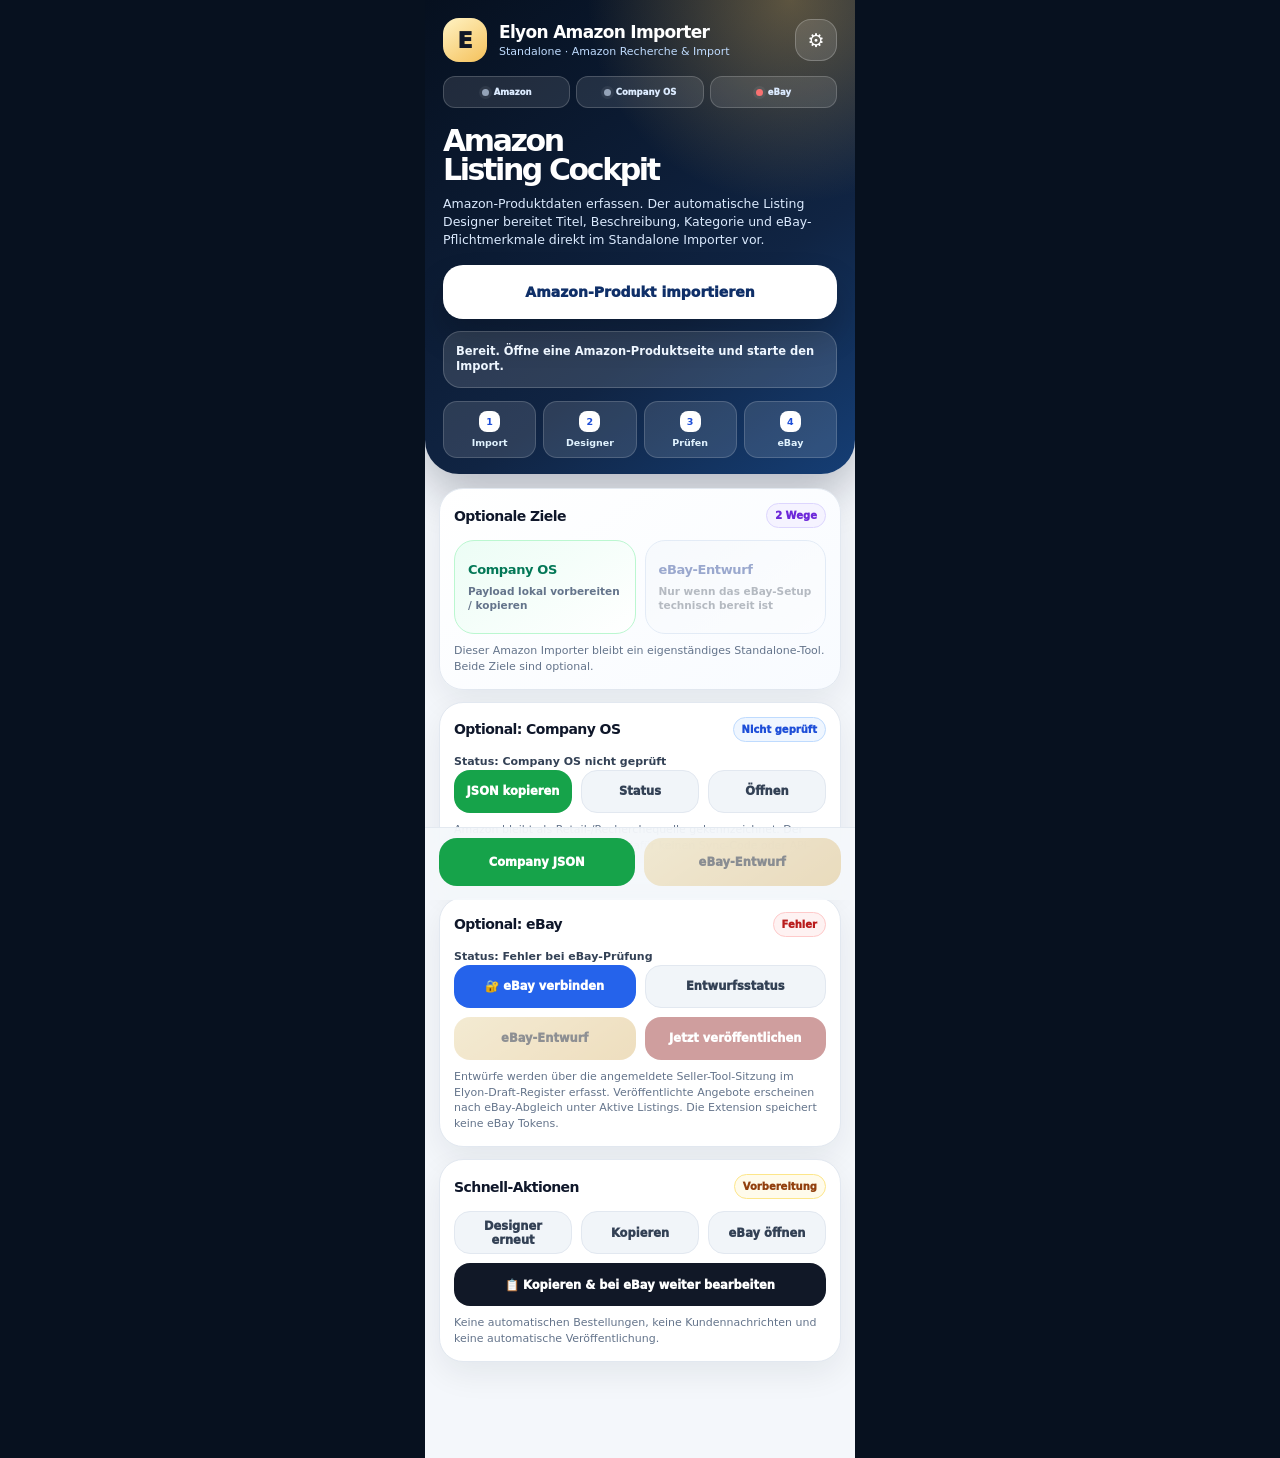
==== popup.html @ 02473770 "Import Amazon Importer v1.1.9 (popup.html)" ====
<!doctype html>
<html lang="de">
<head>
<meta charset="utf-8" />
<meta name="viewport" content="width=device-width, initial-scale=1" />
<title>Elyon Amazon Importer</title>
<link rel="stylesheet" href="style.css" />
</head>
<body>
<main class="shell">
  <section class="hero">
    <div class="topbar">
      <div class="brand"><div class="logo">E</div><div><h1>Elyon Amazon Importer</h1><p class="subtitle">Standalone · Amazon Recherche & Import</p></div></div>
      <button id="openSettings" class="gear" title="Einstellungen">⚙</button>
    </div>

    <div class="integrationBar" aria-label="Integrationsstatus">
      <button id="amazonStatusMini" class="integrationMini neutral" type="button" title="Amazon Status"><span></span>Amazon</button>
      <button id="companyStatusMini" class="integrationMini neutral" type="button" title="Company OS Status"><span></span>Company OS</button>
      <button id="ebayStatusMini" class="integrationMini neutral" type="button" title="eBay Status"><span></span>eBay</button>
    </div>

    <div class="headline">
      <h2>Amazon<br>Listing Cockpit</h2>
      <p>Amazon-Produktdaten erfassen. Der automatische Listing Designer bereitet Titel, Beschreibung, Kategorie und eBay-Pflichtmerkmale direkt im Standalone Importer vor.</p>
      <button id="loadProduct" class="primary">Amazon-Produkt importieren</button>
      <div id="status" class="status">Bereit. Öffne eine Amazon-Produktseite und starte den Import.</div>
      <div class="flow"><div><b>1</b>Import</div><div><b>2</b>Designer</div><div><b>3</b>Prüfen</div><div><b>4</b>eBay</div></div>
    </div>
  </section>

  <section class="content">
    <section class="card targetCard">
      <div class="head"><h3>Optionale Ziele</h3><span class="chip violet">2 Wege</span></div>
      <div class="targetGrid">
        <button id="sendCompanyOsMain" class="targetButton company" type="button">
          <strong>Company OS</strong>
          <span>Payload lokal vorbereiten / kopieren</span>
        </button>
        <button id="prepareDraftMain" class="targetButton ebay" type="button">
          <strong>eBay-Entwurf</strong>
          <span>Nur wenn das eBay-Setup technisch bereit ist</span>
        </button>
      </div>
      <p class="small">Dieser Amazon Importer bleibt ein eigenständiges Standalone-Tool. Beide Ziele sind optional.</p>
    </section>

    <section class="card">
      <div class="head"><h3>Optional: Company OS</h3><span id="companyChip" class="chip">Nicht geprüft</span></div>
      <p id="companyText" class="small strong">Status: Company OS nicht geprüft</p>
      <div class="btnrow three">
        <button id="sendCompanyOs" class="btn green">JSON kopieren</button>
        <button id="checkCompanyStatus" class="btn soft">Status</button>
        <button id="openCompanyOs" class="btn soft">Öffnen</button>
      </div>
      <p class="small">Amazon bleibt als Retail-/Recherchequelle gekennzeichnet. Der Standalone-Importer speichert dafür keinen Sync-Code oder API-Schlüssel.</p>
    </section>

    <section class="card">
      <div class="head"><h3>Optional: eBay</h3><span id="ebayChip" class="chip">Nicht geprüft</span></div>
      <p id="ebayText" class="small strong">Status: eBay nicht geprüft</p>
      <div class="btnrow">
        <button id="connectEbay" class="btn blue">🔐 eBay verbinden</button>
        <button id="checkEbayStatus" class="btn soft">Entwurfsstatus</button>
      </div>
      <div class="btnrow actionRow">
        <button id="prepareDraftEbay" class="btn gold">eBay-Entwurf</button>
        <button id="publishEbay" class="btn red">Jetzt veröffentlichen</button>
      </div>
      <p class="small">Entwürfe werden über die angemeldete Seller-Tool-Sitzung im Elyon-Draft-Register erfasst. Veröffentlichte Angebote erscheinen nach eBay-Abgleich unter Aktive Listings. Die Extension speichert keine eBay Tokens.</p>
    </section>

    <section class="card">
      <div class="head"><h3>Schnell-Aktionen</h3><span class="chip gold">Vorbereitung</span></div>
      <div class="btnrow three">
        <button id="localOptimize" class="btn soft">Designer erneut</button>
        <button id="copyListing" class="btn soft">Kopieren</button>
        <button id="openEbay" class="btn soft">eBay öffnen</button>
      </div>
      <button id="copyOpenEbay" class="btn dark full">📋 Kopieren & bei eBay weiter bearbeiten</button>
      <p class="small">Keine automatischen Bestellungen, keine Kundennachrichten und keine automatische Veröffentlichung.</p>
    </section>


    <section id="designerCard" class="card hidden">
      <div class="head"><h3>Automatischer Listing Designer</h3><span id="designerChip" class="chip gold">Wartet</span></div>
      <div id="designerSteps" class="designerSteps">
        <div class="designerStep neutral" data-step="facts"><span>1</span><div><strong>Produktdaten strukturieren</strong><small>Amazon-Fakten, Varianten und technische Details</small></div></div>
        <div class="designerStep neutral" data-step="copy"><span>2</span><div><strong>Listing-Entwurf</strong><small>Titel und Beschreibung als Arbeitsentwurf erzeugen</small></div></div>
        <div class="designerStep neutral" data-step="category"><span>3</span><div><strong>eBay-Kategorie</strong><small>Taxonomy automatisch suchen und beste Kategorie einsetzen</small></div></div>
        <div class="designerStep neutral" data-step="aspects"><span>4</span><div><strong>Artikelmerkmale</strong><small>Passende Fakten auf eBay-Merkmale abbilden</small></div></div>
        <div class="designerStep neutral" data-step="review"><span>5</span><div><strong>Readiness</strong><small id="designerReadinessText">Noch nicht ausgeführt</small></div></div>
      </div>
      <button id="rerunDesigner" class="btn violet full" type="button">✨ Listing Designer erneut ausführen</button>
      <div id="designerNote" class="note blueNote">Nach dem Amazon-Import läuft der Designer automatisch. Er erstellt oder veröffentlicht nichts bei eBay.</div>
    </section>

    <section id="productCard" class="card hidden">
      <div class="head"><h3>Produkt & Arbeitsentwurf</h3><span class="chip green">Importiert</span></div>
      <div class="product">
        <div class="img"><img id="mainImage" alt="Produktbild" /></div>
        <div>
          <div class="field"><label>Listing-Titel · Arbeitsentwurf</label><input id="title" maxlength="80" placeholder="Vor Nutzung prüfen" /></div>
          <div class="grid2"><div class="field"><label>ASIN</label><input id="asin" readonly /></div><div class="field"><label>Marke</label><input id="brand" /></div></div>
          <div class="grid2"><div class="field"><label>Abteilung</label><input id="department" placeholder="automatisch / manuell" /></div><div class="field"><label>Stil</label><input id="style" placeholder="automatisch / manuell" /></div></div>
          <div class="grid2"><div class="field"><label>Material</label><input id="material" placeholder="automatisch / manuell" /></div><div class="field"><label>Modell / MPN</label><input id="modelNumber" placeholder="automatisch / manuell" /></div></div>
          <div class="field">
            <label>eBay Kategorie</label>
            <div class="grid2 categorySearchRow">
              <input id="ebayCategoryQuery" placeholder="Produkttitel oder Suchbegriff" />
              <button id="searchEbayCategory" class="btn soft" type="button">🔎 Suchen</button>
            </div>
            <select id="ebayCategorySuggestions" disabled><option value="">Noch nicht gesucht</option></select>
            <div class="grid2 categoryApplyRow">
              <input id="ebayCategoryId" inputmode="numeric" placeholder="Kategorie-ID · auch manuell möglich" />
              <button id="applyEbayCategory" class="btn blue" type="button" disabled>Übernehmen</button>
            </div>
            <div id="ebayCategoryNote" class="note blueNote">Titel laden und „Suchen“ drücken. Die Auswahl nutzt die eBay Taxonomy für EBAY_DE.</div>
          </div>
          <div class="field"><label>eBay Zustand</label><select id="ebayCondition"><option value="">Bitte prüfen</option><option value="NEW">Neu</option><option value="NEW_OTHER">Neu: Sonstige</option><option value="NEW_WITH_DEFECTS">Neu mit Fehlern</option><option value="LIKE_NEW">Wie neu</option><option value="USED_EXCELLENT">Gebraucht: Hervorragend</option><option value="USED_VERY_GOOD">Gebraucht: Sehr gut</option><option value="USED_GOOD">Gebraucht: Gut</option><option value="USED_ACCEPTABLE">Gebraucht: Akzeptabel</option></select></div>
        </div>
      </div>
      <div class="divider"></div>
      <div class="field"><label>Listing-Beschreibung · Arbeitsentwurf</label><textarea id="description" placeholder="Vor Nutzung prüfen"></textarea></div>
      <div class="field"><label>eBay Bild-URLs · nur geprüfte/nutzbare Bilder</label><textarea id="ebayImageUrls" placeholder="https://.../bild1.jpg&#10;https://.../bild2.jpg"></textarea></div>
      <div class="field"><label>eBay Artikelmerkmale · JSON</label><textarea id="ebayItemSpecifics" placeholder='{"Marke":["Beispiel"],"Farbe":["Schwarz"]}'></textarea></div>
      <details class="designerDetails">
        <summary>Hersteller / GPSR-Daten</summary>
        <p class="small">Der Designer übernimmt nur tatsächlich auf der Amazon-Seite erkannte Herstellerdaten. Fehlende Anschriften oder EU-Verantwortliche werden nicht geraten.</p>
        <div class="grid2"><div class="field"><label>Hersteller</label><input id="manufacturerName" placeholder="nicht automatisch raten" /></div><div class="field"><label>Land (ISO)</label><input id="manufacturerCountry" maxlength="2" placeholder="DE" /></div></div>
        <div class="field"><label>Herstelleranschrift</label><input id="manufacturerAddress" placeholder="Straße / Hausnummer" /></div>
        <div class="grid2"><div class="field"><label>Ort</label><input id="manufacturerCity" /></div><div class="field"><label>PLZ</label><input id="manufacturerPostalCode" /></div></div>
        <div class="field"><label>Hersteller Kontakt</label><input id="manufacturerContact" placeholder="E-Mail, Telefon oder URL" /></div>
        <div class="divider"></div>
        <div class="grid2"><div class="field"><label>EU-Verantwortlicher</label><input id="responsibleName" placeholder="falls erforderlich" /></div><div class="field"><label>Land (ISO)</label><input id="responsibleCountry" maxlength="2" placeholder="DE" /></div></div>
        <div class="field"><label>Anschrift EU-Verantwortlicher</label><input id="responsibleAddress" /></div>
        <div class="grid2"><div class="field"><label>Ort</label><input id="responsibleCity" /></div><div class="field"><label>PLZ</label><input id="responsiblePostalCode" /></div></div>
        <div class="field"><label>Kontakt EU-Verantwortlicher</label><input id="responsibleContact" placeholder="E-Mail, Telefon oder URL" /></div>
      </details>
      <div class="note goldNote">Amazon-Texte und -Bilder sind Quelldaten. Prüfe Nutzungsrechte und Inhalte vor einer eBay-Verwendung. Amazon-Bilder und die Amazon-Quell-URL werden nicht automatisch an den eBay-Entwurf übertragen. Nur Bild-URLs, die du hier bewusst einträgst, werden gesendet.</div>
      <label class="confirmRow"><input id="contentRightsConfirmed" type="checkbox" /> <span>Ich habe die Listing-Inhalte geprüft und verwende nur Inhalte, die ich nutzen darf.</span></label>
      <label class="confirmRow"><input id="fulfillmentModelConfirmed" type="checkbox" /> <span>Für eine direkte Veröffentlichung: Beschaffung und Versandmodell sind geprüft; kein unzulässiger Retail-Direktversand vom Marktplatz-Händler an den eBay-Käufer.</span></label>
      <div class="field"><label>Amazon Quelldaten · nur Recherche</label><textarea id="rawData" readonly></textarea></div>
    </section>

    <section id="priceCard" class="card hidden">
      <div class="head"><h3>Preis & Marge</h3><span id="marginChip" class="chip">Berechnen</span></div>
      <div class="grid2"><div class="field"><label>Einkaufspreis €</label><input id="buyPrice" type="number" step="0.01" /></div><div class="field"><label>eBay Verkaufspreis €</label><input id="sellPrice" type="number" step="0.01" placeholder="manuell" /></div></div>
      <div class="prices"><div class="price"><span>Gebühren geschätzt</span><strong id="fees">0,00 €</strong></div><div id="profitBox" class="price profit"><span>Gewinn geschätzt</span><strong id="profit">0,00 €</strong></div></div>
      <p class="small">Faustschätzung: 12 % + 0,35 €. Tatsächliche eBay-Gebühren können je Kategorie, Konto und Angebot abweichen.</p>
    </section>
  </section>

  <nav class="bottom">
    <button id="sendCompanyOsBottom" class="btn green">Company JSON</button>
    <button id="prepareDraft" class="btn gold">eBay-Entwurf</button>
  </nav>

  <section id="settings" class="settings">
    <div class="sheet">
      <div class="sheetTop"><h2>⚙ Einstellungen</h2><button id="closeSettings" class="close">×</button></div>

      <div class="settingsIntro">
        <strong>Amazon Standalone Importer</strong>
        <span>Dieses Tool ist eigenständig. Company OS und eBay sind nur optionale Schnittstellen.</span>
      </div>


      <div id="designerSettingsBlock" class="settingBlock integrationSetting">
        <div class="integrationSettingHead">
          <div><h3>Listing Designer</h3><p>Automatische Vorbereitung direkt im Amazon Standalone Importer</p></div>
          <span class="chip violet">AUTO</span>
        </div>
        <label class="confirmRow"><input id="enableAutoDesigner" type="checkbox" /> <span>Nach jedem Amazon-Import automatisch Listing-Entwurf → eBay-Kategorie → Pflichtmerkmale durchlaufen.</span></label>
        <div class="note blueNote">Der automatische Lauf ist nur Vorbereitung. Bilder, Rechte, Zustand, Verkaufspreis, Versandmodell und die tatsächliche Veröffentlichung bleiben bewusst unter deiner Kontrolle.</div>
      </div>

      <div id="companySettingsBlock" class="settingBlock integrationSetting">
        <div class="integrationSettingHead">
          <div><h3>Company OS</h3><p>Optionales Ziel für ungeprüfte Produktdaten</p></div>
          <span id="companySettingsChip" class="chip">Nicht geprüft</span>
        </div>
        <div class="field"><label>Company OS</label><input id="companyOsUrl" readonly /></div>
        <div class="field"><label>Company OS Import API</label><input id="companyImportUrl" readonly /></div>
        <div class="btnrow"><button id="checkCompanyStatusSettings" class="btn soft">Prüfen</button><button id="openCompanyOsSettings" class="btn soft">Öffnen</button></div>
        <div class="note blueNote">Aus Sicherheitsgründen wird im Amazon Standalone Importer kein Company-OS-Sync-Code gespeichert. Der Button erstellt nur einen lokalen JSON-Payload zum Kopieren.</div>
      </div>

      <div id="ebaySettingsBlock" class="settingBlock integrationSetting">
        <div class="integrationSettingHead">
          <div><h3>eBay</h3><p>Verbindung und Entwurfsbereitschaft getrennt prüfen</p></div>
          <span id="ebaySettingsChip" class="chip">Nicht geprüft</span>
        </div>
        <div class="field"><label>Verbindungsseite</label><input id="ebayConnectUrl" readonly /></div>
        <div class="field"><label>Entwurfsstatus API</label><input id="ebayStatusUrl" readonly /></div>
        <div class="policyGrid">
          <div class="field">
            <label>Versandrichtlinie</label>
            <select id="ebayFulfillmentPolicy"><option value="">Erst Status prüfen</option></select>
          </div>
          <div class="field">
            <label>Zahlungsrichtlinie</label>
            <select id="ebayPaymentPolicy"><option value="">Erst Status prüfen</option></select>
          </div>
          <div class="field">
            <label>Rücknahmerichtlinie</label>
            <select id="ebayReturnPolicy"><option value="">Erst Status prüfen</option></select>
          </div>
          <div class="field">
            <label>eBay Inventory-Standort</label>
            <select id="ebayMerchantLocation"><option value="">Erst Status prüfen</option></select>
          </div>
        </div>
        <div id="ebayPolicyNote" class="note blueNote">Die Auswahl wird nur im Amazon Standalone Importer gespeichert. Sie ändert keine eBay-Richtlinie.</div>
        <label class="confirmRow dangerConfirm"><input id="enableDirectPublish" type="checkbox" /> <span>Sofort-Veröffentlichung im Amazon Standalone Importer erlauben. Vor jedem Livegang wird nochmals ausdrücklich bestätigt.</span></label>
        <div class="btnrow"><button id="connectEbaySettings" class="btn blue">Verbinden</button><button id="checkEbayStatusSettings" class="btn soft">Status prüfen</button></div>
        <button id="copyEbayUrls" class="btn soft full">eBay URLs kopieren</button>
        <div class="note">Die Extension speichert keine Refresh Tokens, Access Tokens, Client Secrets oder API-Secrets.</div>
      </div>

      <div class="settingBlock integrationSetting">
        <div class="integrationSettingHead">
          <div><h3>Seller Tool Backend</h3><p>Nur technische eBay-Serverroute</p></div>
          <span class="chip violet">Backend</span>
        </div>
        <div class="field"><label>Backend URL</label><input id="sellerToolUrl" readonly /></div>
        <button id="openSellerTool" class="btn soft full">Backend öffnen</button>
        <div class="note blueNote">Der Amazon Importer bleibt Standalone. eBay-Aktionen laufen über deine bereits angemeldete Seller-Tool-Browsersitzung; kein Seller-Zugriffstoken wird in der Extension gespeichert.</div>
      </div>

      <div class="settingBlock">
        <h3>Export & Diagnose</h3>
        <button id="copyIntegrationUrls" class="btn soft full">Alle Integrations-URLs kopieren</button>
        <button id="copyJson" class="btn soft full">JSON Payload kopieren</button>
        <button id="showPayload" class="btn soft full">Payload anzeigen</button>
        <div class="field"><label>Payload Vorschau</label><textarea id="payloadPreview" readonly></textarea></div>
        <div class="note">Amazon-Rohdaten bleiben Quelldaten. eBay Tokens bleiben ausschließlich serverseitig.</div>
      </div>
    </div>
  </section>
</main>
<script src="popup.js"></script>
</body>
</html>
---- style.css ----
:root{--bg:#07111f;--panel:#ffffff;--ink:#0f172a;--muted:#64748b;--line:#e2e8f0;--blue:#2563eb;--green:#16a34a;--red:#dc2626;--gold:#f5c15b;--violet:#7c3aed;--soft:#f8fafc;--r:24px;--shadow:0 20px 60px rgba(15,23,42,.16)}
*{box-sizing:border-box}body{margin:0;min-width:430px;background:#07111f;font-family:Inter,system-ui,-apple-system,"Segoe UI",Arial,sans-serif;color:var(--ink)}button,input,textarea,select{font-family:inherit}.shell{width:430px;min-height:760px;margin:0 auto;background:#f4f7fb;position:relative;overflow:hidden}.hero{background:radial-gradient(circle at 85% 0%,rgba(245,193,91,.35),transparent 34%),linear-gradient(145deg,#06101f,#102443 65%,#153e75);color:#fff;padding:18px 18px 16px;border-bottom-left-radius:34px;border-bottom-right-radius:34px;box-shadow:0 18px 45px rgba(15,23,42,.28)}.topbar{display:flex;justify-content:space-between;align-items:center;gap:12px}.brand{display:flex;align-items:center;gap:12px}.logo{width:44px;height:44px;border-radius:16px;background:linear-gradient(145deg,#fff3c4,#f5c15b);color:#111827;display:grid;place-items:center;font-weight:1000;font-size:22px}.brand h1{font-size:17px;margin:0;letter-spacing:-.04em}.subtitle{font-size:11px;margin:3px 0 0;color:#bfdbfe}.gear{width:42px;height:42px;border:1px solid rgba(255,255,255,.22);background:rgba(255,255,255,.12);color:#fff;border-radius:16px;font-size:19px;cursor:pointer}.headline{margin-top:19px}.headline h2{margin:0;font-size:30px;line-height:.96;letter-spacing:-.08em}.headline p{margin:10px 0 16px;color:#dbeafe;font-size:12.5px;line-height:1.45}.primary{width:100%;height:54px;border:0;border-radius:20px;background:#fff;color:#0f2f68;font-size:14px;font-weight:1000;cursor:pointer;box-shadow:0 18px 32px rgba(0,0,0,.18)}.status{margin-top:12px;padding:12px;border-radius:18px;background:rgba(255,255,255,.13);border:1px solid rgba(255,255,255,.18);font-size:11.5px;color:#eef6ff;font-weight:750;line-height:1.35}.status.ok{background:rgba(22,163,74,.18)}.status.err{background:rgba(220,38,38,.20)}.status.warn{background:rgba(245,193,91,.20)}.flow{display:grid;grid-template-columns:repeat(4,1fr);gap:7px;margin-top:13px}.flow div{padding:9px 4px;text-align:center;border-radius:14px;background:rgba(255,255,255,.12);border:1px solid rgba(255,255,255,.16);font-size:9.5px;font-weight:900;color:#e0f2fe}.flow b{display:block;margin:0 auto 5px;width:21px;height:21px;border-radius:8px;background:#fff;color:#1d4ed8;line-height:21px}.content{padding:14px 14px 96px;display:flex;flex-direction:column;gap:12px}.card{background:#fff;border:1px solid var(--line);border-radius:var(--r);padding:14px;box-shadow:0 12px 32px rgba(15,23,42,.07)}.head{display:flex;align-items:center;justify-content:space-between;margin-bottom:12px}.head h3{margin:0;font-size:14px;letter-spacing:-.04em}.chip{font-size:10px;font-weight:1000;border-radius:999px;padding:6px 8px;background:#eff6ff;color:#1d4ed8;border:1px solid #bfdbfe}.chip.green{background:#ecfdf5;color:#047857;border-color:#bbf7d0}.chip.red{background:#fef2f2;color:#b91c1c;border-color:#fecaca}.chip.gold{background:#fffbeb;color:#92400e;border-color:#fde68a}.chip.violet{background:#f5f3ff;color:#6d28d9;border-color:#ddd6fe}.product{display:grid;grid-template-columns:112px 1fr;gap:12px}.img{width:112px;height:112px;border-radius:22px;background:linear-gradient(145deg,#f8fafc,#dbeafe);border:1px solid var(--line);overflow:hidden;display:grid;place-items:center;color:#94a3b8;font-weight:900}.img img{width:100%;height:100%;object-fit:cover}.hidden{display:none!important}label{display:block;margin:0 0 6px;color:#7c8797;font-size:9.5px;font-weight:1000;letter-spacing:.09em;text-transform:uppercase}.field{margin-bottom:10px}.field:last-child{margin-bottom:0}input,textarea,select{width:100%;border:1px solid var(--line);border-radius:16px;background:#fff;padding:12px;font-size:12px;color:#0f172a;outline:none}textarea{min-height:94px;resize:vertical;line-height:1.42}input:focus,textarea:focus,select:focus{border-color:#93c5fd;box-shadow:0 0 0 4px rgba(37,99,235,.1)}.grid2{display:grid;grid-template-columns:1fr 1fr;gap:9px}.prices{display:grid;gap:9px}.price{display:flex;justify-content:space-between;align-items:center;padding:13px;border-radius:18px;border:1px solid var(--line);background:linear-gradient(180deg,#fff,#f8fafc)}.price span{font-size:10px;font-weight:1000;color:#7c8797;text-transform:uppercase;letter-spacing:.08em}.price strong{font-size:18px;letter-spacing:-.05em}.profit strong{color:#047857}.loss strong{color:#dc2626}.btnrow{display:grid;grid-template-columns:1fr 1fr;gap:9px}.btnrow.three{grid-template-columns:1fr 1fr 1fr}.btn{height:43px;border:0;border-radius:16px;font-size:11.5px;font-weight:1000;cursor:pointer}.btn.blue{background:var(--blue);color:#fff}.btn.green{background:var(--green);color:#fff}.btn.gold{background:linear-gradient(145deg,#f8d57a,#f5b942);color:#111827}.btn.dark{background:#111827;color:#fff}.btn.violet{background:var(--violet);color:#fff}.btn.soft{background:#f1f5f9;color:#334155;border:1px solid var(--line)}.btn.full{width:100%;margin-top:9px}.small{font-size:11px;color:var(--muted);line-height:1.45;margin:9px 0 0}.strong{font-weight:800;color:#334155}.divider{height:1px;background:var(--line);margin:12px 0}.bottom{position:fixed;left:50%;bottom:0;transform:translateX(-50%);width:430px;padding:10px 14px 14px;background:rgba(244,247,251,.88);backdrop-filter:blur(18px);border-top:1px solid rgba(226,232,240,.9);display:grid;grid-template-columns:1fr 1fr;gap:9px}.bottom .btn{height:48px;border-radius:18px}.settings{position:fixed;inset:0;display:none;background:rgba(2,6,23,.48);backdrop-filter:blur(8px);z-index:50;padding:14px}.settings.open{display:block}.sheet{width:430px;max-width:calc(100vw - 28px);height:calc(100vh - 28px);margin:0 auto;background:#fff;border-radius:30px;overflow:auto;padding:16px;box-shadow:var(--shadow)}.sheetTop{display:flex;align-items:center;justify-content:space-between;margin-bottom:14px}.sheetTop h2{margin:0;font-size:19px;letter-spacing:-.05em}.close{width:40px;height:40px;border:0;border-radius:15px;background:#f1f5f9;font-size:18px;cursor:pointer}.settingBlock{border:1px solid var(--line);border-radius:22px;padding:13px;margin-bottom:12px;background:#fff}.settingBlock h3{margin:0 0 10px;font-size:14px}.note{background:#fffbeb;border:1px solid #fde68a;color:#92400e;border-radius:16px;padding:10px;font-size:11px;line-height:1.4;font-weight:700}

/* v1.1.3 – Integrationslayout (Bestand) */
.status{white-space:pre-line}
.integrationBar{display:grid;grid-template-columns:repeat(4,1fr);gap:6px;margin-top:14px}
.integrationMini{height:32px;border:1px solid rgba(255,255,255,.18);border-radius:12px;background:rgba(255,255,255,.10);color:#dbeafe;font-size:8.5px;font-weight:950;cursor:pointer;padding:0 5px;display:flex;align-items:center;justify-content:center;gap:5px;white-space:nowrap}
.integrationMini span{width:7px;height:7px;border-radius:999px;background:#94a3b8;box-shadow:0 0 0 3px rgba(255,255,255,.06)}
.integrationMini.ok span{background:#4ade80}.integrationMini.warn span{background:#facc15}.integrationMini.error span{background:#f87171}.integrationMini.neutral span{background:#94a3b8}
.targetCard{background:linear-gradient(145deg,#fff,#f8fbff)}
.targetGrid{display:grid;grid-template-columns:1fr 1fr;gap:9px}
.targetButton{min-height:94px;border:1px solid var(--line);border-radius:20px;padding:13px;text-align:left;cursor:pointer;background:#fff;display:flex;flex-direction:column;gap:7px;justify-content:center}
.targetButton strong{font-size:13px;letter-spacing:-.03em}.targetButton span{font-size:10.5px;line-height:1.35;color:#64748b;font-weight:700}
.targetButton.company{background:linear-gradient(145deg,#ecfdf5,#fff);border-color:#bbf7d0}.targetButton.company strong{color:#047857}
.targetButton.ebay{background:linear-gradient(145deg,#eff6ff,#fff);border-color:#bfdbfe}.targetButton.ebay strong{color:#1d4ed8}
.settingsIntro{margin-bottom:12px;border-radius:20px;padding:13px 14px;background:linear-gradient(145deg,#eff6ff,#f8fafc);border:1px solid #bfdbfe;display:flex;flex-direction:column;gap:4px}
.settingsIntro strong{font-size:14px;color:#1e3a8a}.settingsIntro span{font-size:10.5px;line-height:1.4;color:#475569}
.integrationSettingHead{display:flex;align-items:flex-start;justify-content:space-between;gap:10px;margin-bottom:11px}
.integrationSettingHead h3{margin:0 0 3px}.integrationSettingHead p{margin:0;color:#64748b;font-size:10.5px;line-height:1.35}
.inputAction{display:grid;grid-template-columns:1fr 42px;gap:7px}.inputAction input{min-width:0}.iconBtn{border:1px solid var(--line);border-radius:14px;background:#f8fafc;cursor:pointer;font-size:15px}
.blueNote{background:#eff6ff;border-color:#bfdbfe;color:#1e40af}
@media (max-width:440px){.integrationMini{font-size:8px}.targetButton{padding:11px}.btnrow.three{gap:6px}.btnrow.three .btn{font-size:10.5px}}

/* v1.1.5 – eBay-Richtlinienauswahl in den Standalone-Einstellungen */
.integrationBar{grid-template-columns:repeat(3,1fr)}
.btn:disabled,.targetButton:disabled{cursor:not-allowed;opacity:.48;filter:saturate(.55)}
.goldNote{margin:4px 0 10px;background:#fffbeb;border-color:#fde68a;color:#92400e}
.confirmRow{display:flex;align-items:flex-start;gap:9px;margin:0 0 12px;padding:11px 12px;border:1px solid #fde68a;border-radius:16px;background:#fffdf3;color:#78350f;font-size:10.5px;line-height:1.4;font-weight:800;letter-spacing:0;text-transform:none}
.confirmRow input{width:16px;height:16px;margin:1px 0 0;padding:0;flex:0 0 auto}
.confirmRow span{display:block}

.policyGrid{display:grid;grid-template-columns:1fr;gap:0;margin-top:4px}.policyGrid select{background:#fff}.policyGrid .field{margin-bottom:10px}

.btn.red{background:var(--red);color:#fff}.btn:disabled{opacity:.48;cursor:not-allowed;filter:saturate(.55)}.actionRow{margin-top:9px}.dangerConfirm{margin-top:10px;border-color:#fecaca;background:#fff7f7;color:#991b1b}

.categorySearchRow,.categoryApplyRow{margin-bottom:8px;grid-template-columns:minmax(0,1fr) 108px}.categorySearchRow .btn,.categoryApplyRow .btn{height:42px}.categorySearchRow input,.categoryApplyRow input{min-width:0}.categorySearchRow+select{margin-bottom:8px}.blueNote{background:#eff6ff;border-color:#bfdbfe;color:#1e40af}


/* v1.1.9 – automatischer Standalone Listing Designer */
.designerSteps{display:grid;gap:8px;margin-bottom:10px}.designerStep{display:grid;grid-template-columns:30px 1fr;gap:9px;align-items:center;padding:10px;border:1px solid var(--line);border-radius:16px;background:#f8fafc}.designerStep>span{width:26px;height:26px;border-radius:10px;display:grid;place-items:center;background:#e2e8f0;color:#475569;font-size:10px;font-weight:1000}.designerStep strong{display:block;font-size:11px;color:#1e293b}.designerStep small{display:block;margin-top:2px;font-size:9.5px;line-height:1.3;color:#64748b}.designerStep.running{background:#fffbeb;border-color:#fde68a}.designerStep.running>span{background:#fef3c7;color:#92400e}.designerStep.ok{background:#ecfdf5;border-color:#bbf7d0}.designerStep.ok>span{background:#dcfce7;color:#047857}.designerStep.warn{background:#fff7ed;border-color:#fed7aa}.designerStep.warn>span{background:#ffedd5;color:#c2410c}.designerStep.error{background:#fef2f2;border-color:#fecaca}.designerStep.error>span{background:#fee2e2;color:#b91c1c}.designerDetails{margin:4px 0 10px;padding:11px;border:1px solid var(--line);border-radius:18px;background:#f8fafc}.designerDetails summary{cursor:pointer;font-size:11px;font-weight:1000;color:#334155}.designerDetails[open] summary{margin-bottom:10px}.designerDetails .small{margin:0 0 10px}.designerDetails .divider{margin:8px 0 12px}
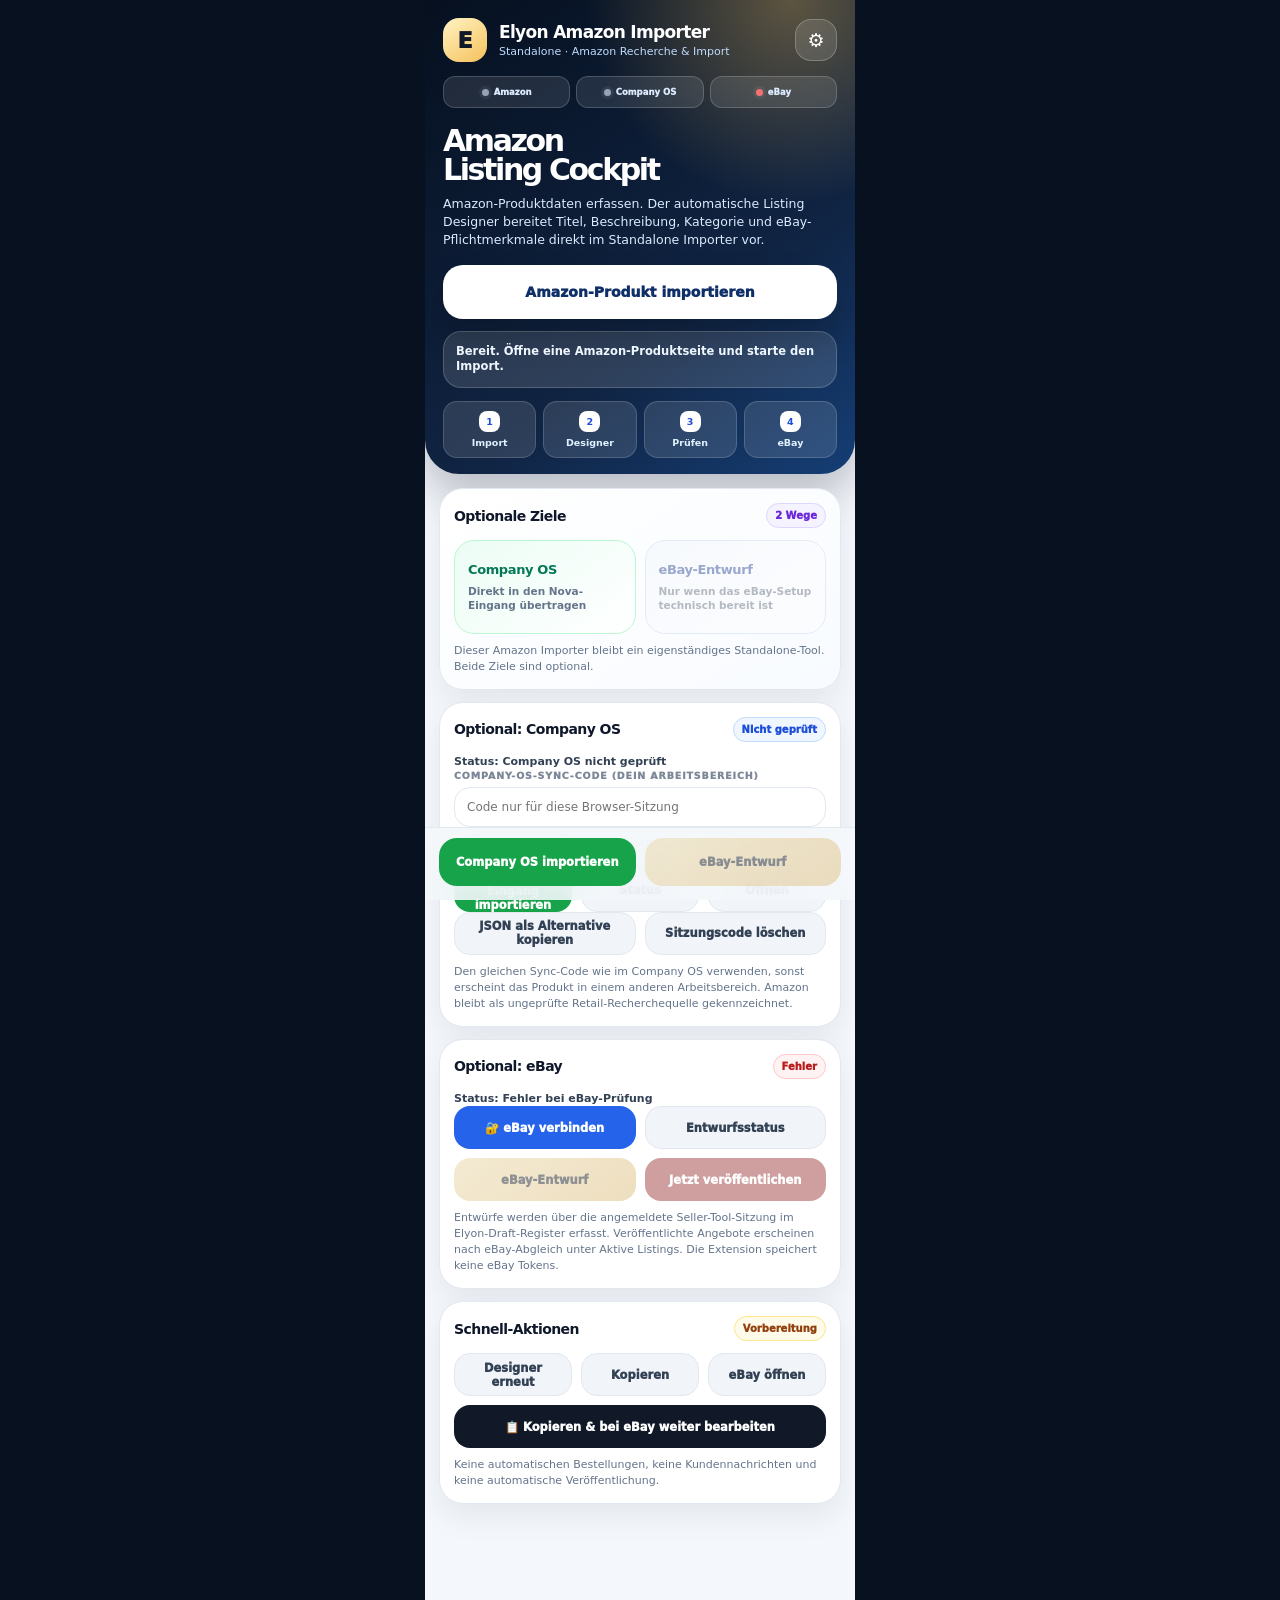
==== commit 13a5e6d9: "feat: add secure Company OS import controls and explicit session-code management" ====
--- a/popup.html
+++ b/popup.html
@@ -35,7 +35,7 @@
       <div class="targetGrid">
         <button id="sendCompanyOsMain" class="targetButton company" type="button">
           <strong>Company OS</strong>
-          <span>Payload lokal vorbereiten / kopieren</span>
+          <span>Direkt in den Nova-Eingang übertragen</span>
         </button>
         <button id="prepareDraftMain" class="targetButton ebay" type="button">
           <strong>eBay-Entwurf</strong>
@@ -48,12 +48,15 @@
     <section class="card">
       <div class="head"><h3>Optional: Company OS</h3><span id="companyChip" class="chip">Nicht geprüft</span></div>
       <p id="companyText" class="small strong">Status: Company OS nicht geprüft</p>
+      <div class="field"><label for="companySyncCode">Company-OS-Sync-Code (dein Arbeitsbereich)</label><input id="companySyncCode" type="password" autocomplete="off" placeholder="Code nur für diese Browser-Sitzung" /></div>
+      <p id="companySessionStatus" class="small">Der Code wird nur während dieser Browser-Sitzung vorgehalten und nicht im Repository gespeichert.</p>
       <div class="btnrow three">
-        <button id="sendCompanyOs" class="btn green">JSON kopieren</button>
+        <button id="sendCompanyOs" class="btn green">In Nova-Eingang importieren</button>
         <button id="checkCompanyStatus" class="btn soft">Status</button>
         <button id="openCompanyOs" class="btn soft">Öffnen</button>
       </div>
-      <p class="small">Amazon bleibt als Retail-/Recherchequelle gekennzeichnet. Der Standalone-Importer speichert dafür keinen Sync-Code oder API-Schlüssel.</p>
+      <div class="btnrow"><button id="copyCompanyOsJson" class="btn soft" type="button">JSON als Alternative kopieren</button><button id="clearCompanySession" class="btn soft" type="button">Sitzungscode löschen</button></div>
+      <p class="small">Den gleichen Sync-Code wie im Company OS verwenden, sonst erscheint das Produkt in einem anderen Arbeitsbereich. Amazon bleibt als ungeprüfte Retail-Recherchequelle gekennzeichnet.</p>
     </section>
 
     <section class="card">
@@ -152,7 +155,7 @@
   </section>
 
   <nav class="bottom">
-    <button id="sendCompanyOsBottom" class="btn green">Company JSON</button>
+    <button id="sendCompanyOsBottom" class="btn green">Company OS importieren</button>
     <button id="prepareDraft" class="btn gold">eBay-Entwurf</button>
   </nav>
 
@@ -183,7 +186,7 @@
         <div class="field"><label>Company OS</label><input id="companyOsUrl" readonly /></div>
         <div class="field"><label>Company OS Import API</label><input id="companyImportUrl" readonly /></div>
         <div class="btnrow"><button id="checkCompanyStatusSettings" class="btn soft">Prüfen</button><button id="openCompanyOsSettings" class="btn soft">Öffnen</button></div>
-        <div class="note blueNote">Aus Sicherheitsgründen wird im Amazon Standalone Importer kein Company-OS-Sync-Code gespeichert. Der Button erstellt nur einen lokalen JSON-Payload zum Kopieren.</div>
+        <div class="note blueNote">Company-OS-Import erfolgt per HTTPS in den Nova-Eingang. Der Code bleibt ausschließlich im flüchtigen Chrome-Sitzungsspeicher und wird beim Browser-Neustart gelöscht. Kein automatischer eBay-Livegang.</div>
       </div>
 
       <div id="ebaySettingsBlock" class="settingBlock integrationSetting">
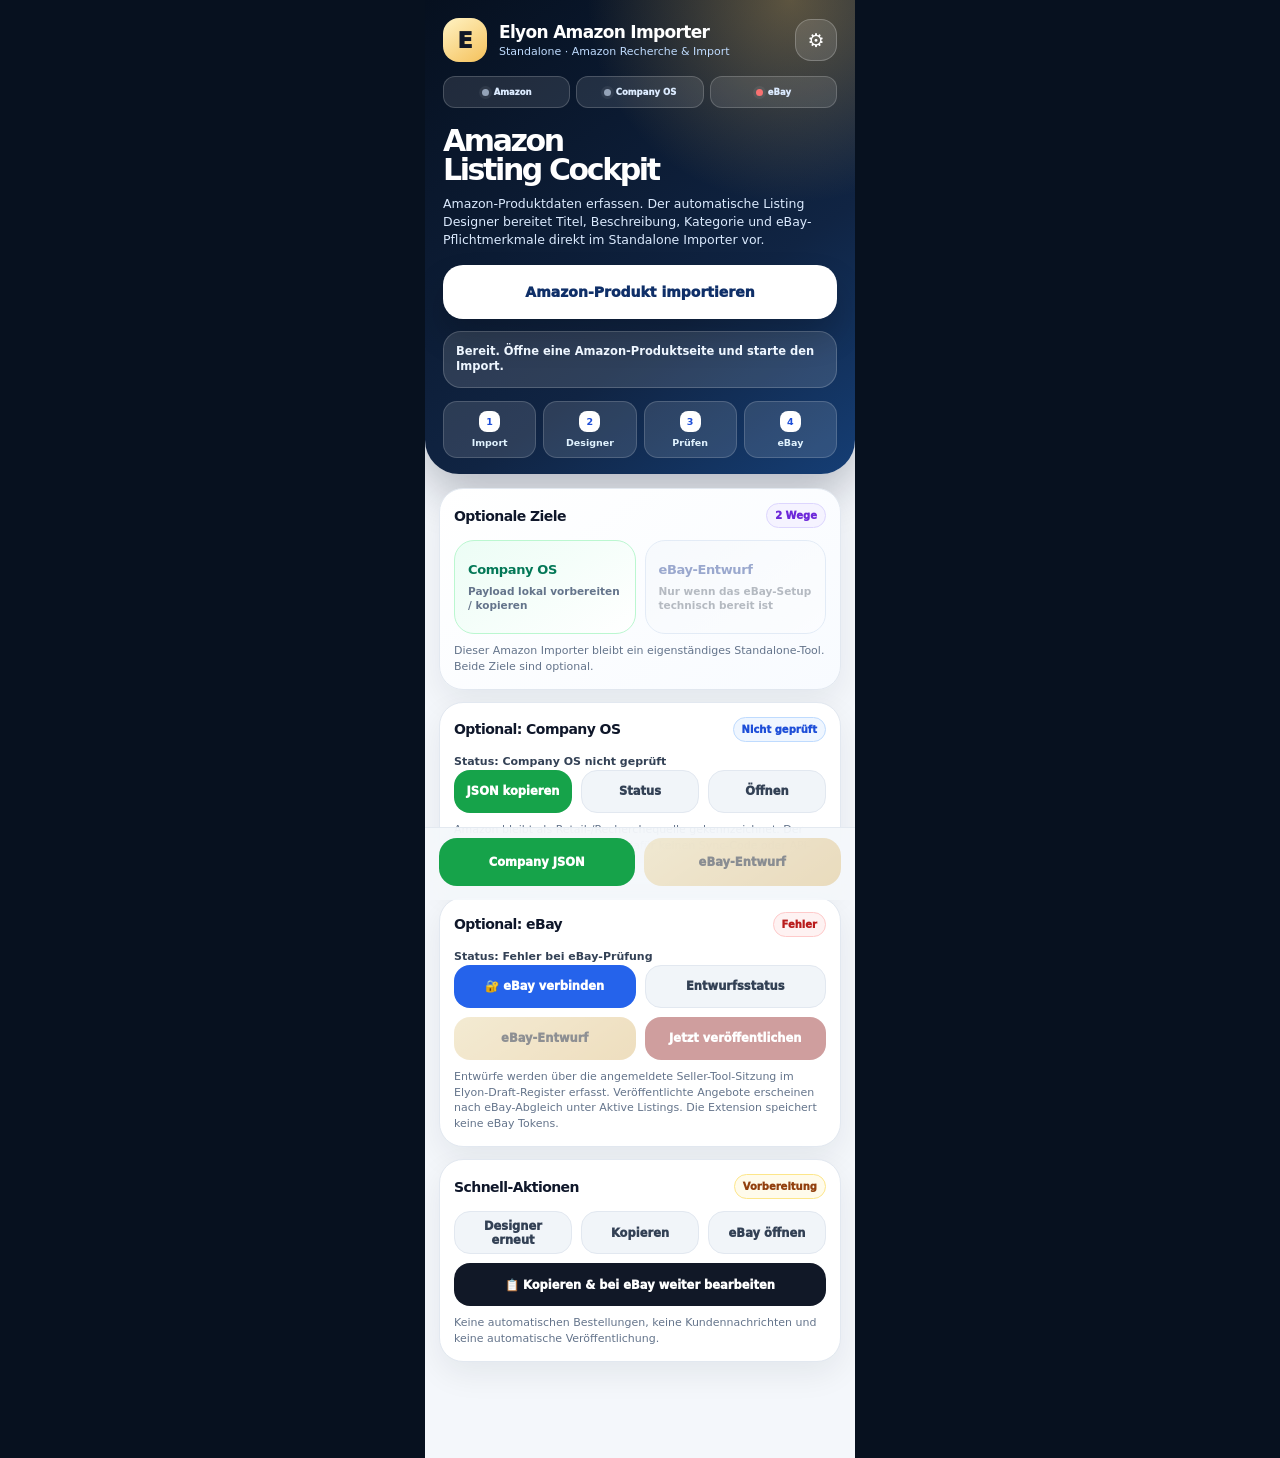
==== commit 3ab67227: "fix: clarify Company OS settings check is read-only and distinguish price sync result from eBay Feed" ====
--- a/popup.html
+++ b/popup.html
@@ -35,7 +35,7 @@
       <div class="targetGrid">
         <button id="sendCompanyOsMain" class="targetButton company" type="button">
           <strong>Company OS</strong>
-          <span>Direkt in den Nova-Eingang übertragen</span>
+          <span>Payload lokal vorbereiten / kopieren</span>
         </button>
         <button id="prepareDraftMain" class="targetButton ebay" type="button">
           <strong>eBay-Entwurf</strong>
@@ -48,15 +48,12 @@
     <section class="card">
       <div class="head"><h3>Optional: Company OS</h3><span id="companyChip" class="chip">Nicht geprüft</span></div>
       <p id="companyText" class="small strong">Status: Company OS nicht geprüft</p>
-      <div class="field"><label for="companySyncCode">Company-OS-Sync-Code (dein Arbeitsbereich)</label><input id="companySyncCode" type="password" autocomplete="off" placeholder="Code nur für diese Browser-Sitzung" /></div>
-      <p id="companySessionStatus" class="small">Der Code wird nur während dieser Browser-Sitzung vorgehalten und nicht im Repository gespeichert.</p>
       <div class="btnrow three">
-        <button id="sendCompanyOs" class="btn green">In Nova-Eingang importieren</button>
+        <button id="sendCompanyOs" class="btn green">JSON kopieren</button>
         <button id="checkCompanyStatus" class="btn soft">Status</button>
         <button id="openCompanyOs" class="btn soft">Öffnen</button>
       </div>
-      <div class="btnrow"><button id="copyCompanyOsJson" class="btn soft" type="button">JSON als Alternative kopieren</button><button id="clearCompanySession" class="btn soft" type="button">Sitzungscode löschen</button></div>
-      <p class="small">Den gleichen Sync-Code wie im Company OS verwenden, sonst erscheint das Produkt in einem anderen Arbeitsbereich. Amazon bleibt als ungeprüfte Retail-Recherchequelle gekennzeichnet.</p>
+      <p class="small">Amazon bleibt als Retail-/Recherchequelle gekennzeichnet. Der Standalone-Importer speichert dafür keinen Sync-Code oder API-Schlüssel.</p>
     </section>
 
     <section class="card">
@@ -155,7 +152,7 @@
   </section>
 
   <nav class="bottom">
-    <button id="sendCompanyOsBottom" class="btn green">Company OS importieren</button>
+    <button id="sendCompanyOsBottom" class="btn green">Company JSON</button>
     <button id="prepareDraft" class="btn gold">eBay-Entwurf</button>
   </nav>
 
@@ -186,7 +183,7 @@
         <div class="field"><label>Company OS</label><input id="companyOsUrl" readonly /></div>
         <div class="field"><label>Company OS Import API</label><input id="companyImportUrl" readonly /></div>
         <div class="btnrow"><button id="checkCompanyStatusSettings" class="btn soft">Prüfen</button><button id="openCompanyOsSettings" class="btn soft">Öffnen</button></div>
-        <div class="note blueNote">Company-OS-Import erfolgt per HTTPS in den Nova-Eingang. Der Code bleibt ausschließlich im flüchtigen Chrome-Sitzungsspeicher und wird beim Browser-Neustart gelöscht. Kein automatischer eBay-Livegang.</div>
+        <div class="note blueNote">„Prüfen“ kontrolliert nur, ob die Company-OS-API erreichbar ist – es überträgt keine Artikel oder Preise. „Company JSON“ kopiert ausschließlich Daten. Die Amazon-EK-Referenz wird beim Abgleich eines bestehenden eBay-Entwurfs über das angemeldete Seller Tool an Company OS übertragen. Eine erfolgreiche Preisübertragung muss separat bestätigt werden.</div>
       </div>
 
       <div id="ebaySettingsBlock" class="settingBlock integrationSetting">
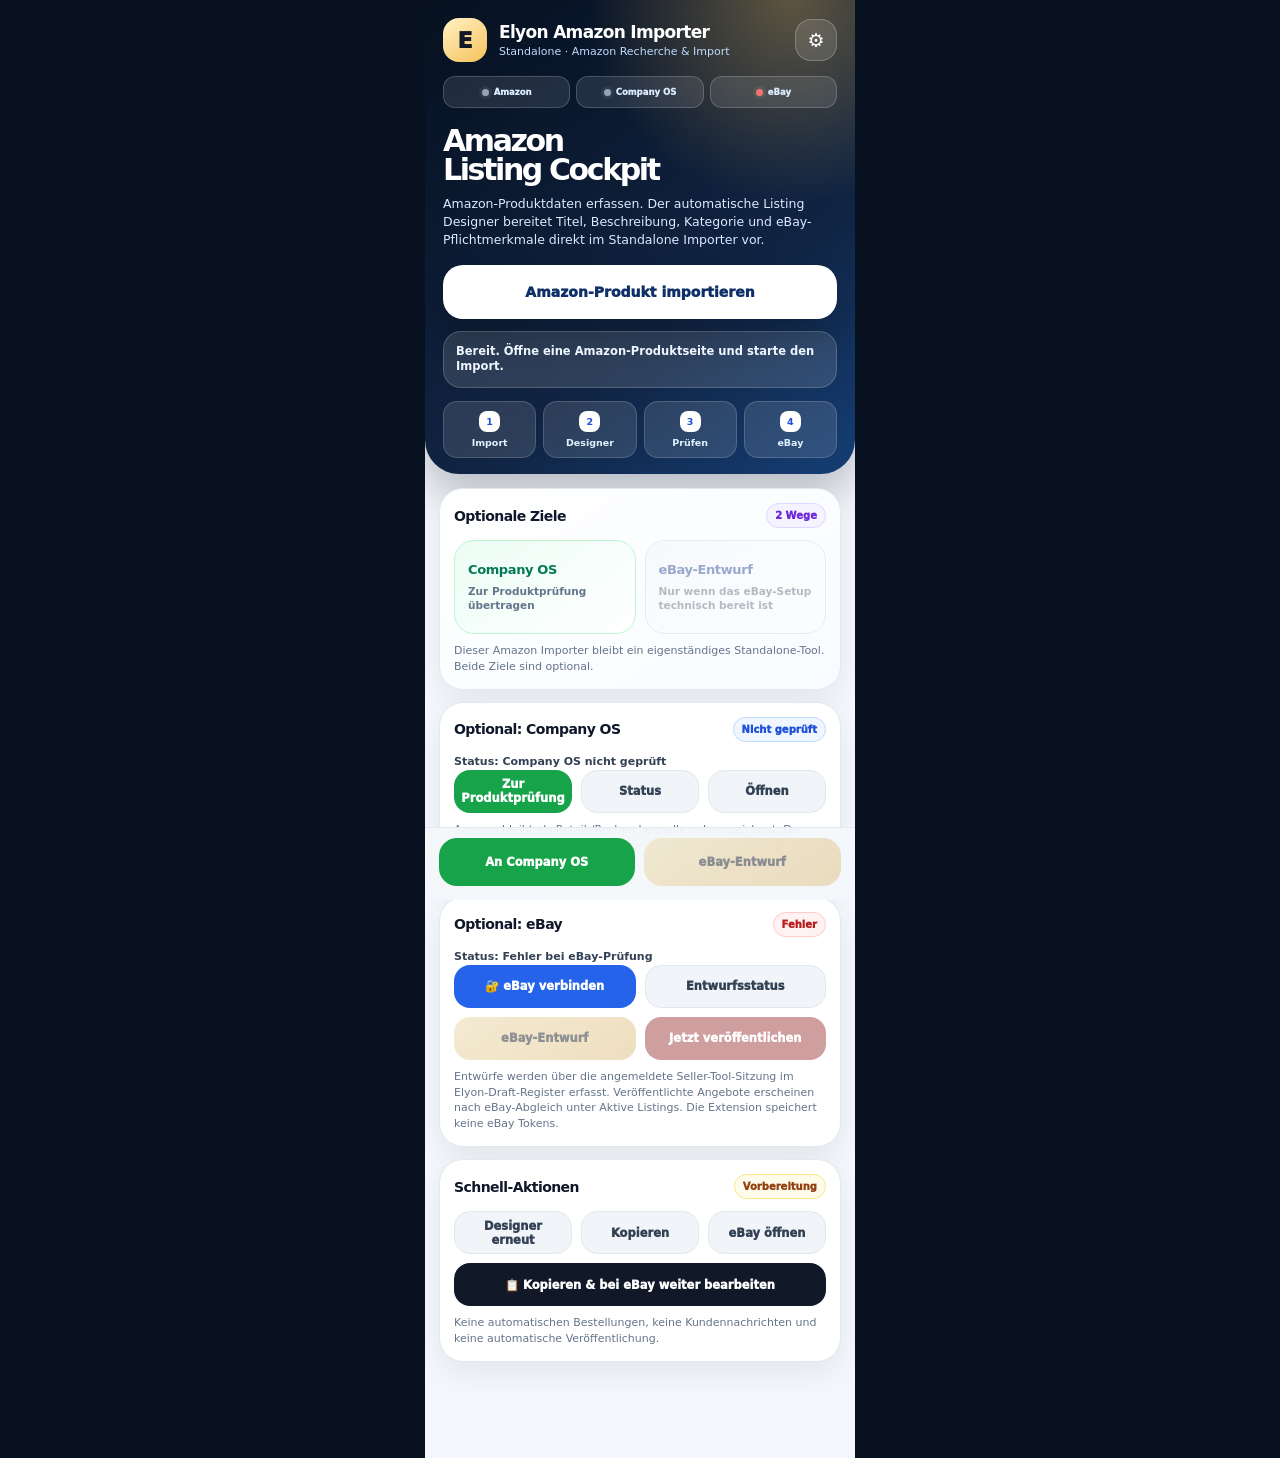
==== commit 81b1abef: "Safeguard Amazon research intake into Company OS" ====
--- a/popup.html
+++ b/popup.html
@@ -35,7 +35,7 @@
       <div class="targetGrid">
         <button id="sendCompanyOsMain" class="targetButton company" type="button">
           <strong>Company OS</strong>
-          <span>Payload lokal vorbereiten / kopieren</span>
+          <span>Zur Produktprüfung übertragen</span>
         </button>
         <button id="prepareDraftMain" class="targetButton ebay" type="button">
           <strong>eBay-Entwurf</strong>
@@ -49,7 +49,7 @@
       <div class="head"><h3>Optional: Company OS</h3><span id="companyChip" class="chip">Nicht geprüft</span></div>
       <p id="companyText" class="small strong">Status: Company OS nicht geprüft</p>
       <div class="btnrow three">
-        <button id="sendCompanyOs" class="btn green">JSON kopieren</button>
+        <button id="sendCompanyOs" class="btn green">Zur Produktprüfung</button>
         <button id="checkCompanyStatus" class="btn soft">Status</button>
         <button id="openCompanyOs" class="btn soft">Öffnen</button>
       </div>
@@ -145,14 +145,15 @@
 
     <section id="priceCard" class="card hidden">
       <div class="head"><h3>Preis & Marge</h3><span id="marginChip" class="chip">Berechnen</span></div>
-      <div class="grid2"><div class="field"><label>Einkaufspreis €</label><input id="buyPrice" type="number" step="0.01" /></div><div class="field"><label>eBay Verkaufspreis €</label><input id="sellPrice" type="number" step="0.01" placeholder="manuell" /></div></div>
-      <div class="prices"><div class="price"><span>Gebühren geschätzt</span><strong id="fees">0,00 €</strong></div><div id="profitBox" class="price profit"><span>Gewinn geschätzt</span><strong id="profit">0,00 €</strong></div></div>
+      <div class="grid2"><div class="field"><label>Kostenannahme € (Amazon-Preis als Referenz)</label><input id="buyPrice" type="number" step="0.01" /></div><div class="field"><label>eBay Verkaufspreis €</label><input id="sellPrice" type="number" step="0.01" placeholder="manuell" /></div></div>
+      <p class="small">Vorläufige Modellrechnung: Der Amazon-Preis ist kein bestätigter Lieferanten-EK. Versand, Steuern und weitere Kosten können fehlen.</p>
+      <div class="prices"><div class="price"><span>Gebühren geschätzt</span><strong id="fees">0,00 €</strong></div><div id="profitBox" class="price profit"><span>Vorläufiger Rechenwert</span><strong id="profit">0,00 €</strong></div></div>
       <p class="small">Faustschätzung: 12 % + 0,35 €. Tatsächliche eBay-Gebühren können je Kategorie, Konto und Angebot abweichen.</p>
     </section>
   </section>
 
   <nav class="bottom">
-    <button id="sendCompanyOsBottom" class="btn green">Company JSON</button>
+    <button id="sendCompanyOsBottom" class="btn green">An Company OS</button>
     <button id="prepareDraft" class="btn gold">eBay-Entwurf</button>
   </nav>
 
@@ -183,7 +184,7 @@
         <div class="field"><label>Company OS</label><input id="companyOsUrl" readonly /></div>
         <div class="field"><label>Company OS Import API</label><input id="companyImportUrl" readonly /></div>
         <div class="btnrow"><button id="checkCompanyStatusSettings" class="btn soft">Prüfen</button><button id="openCompanyOsSettings" class="btn soft">Öffnen</button></div>
-        <div class="note blueNote">„Prüfen“ kontrolliert nur, ob die Company-OS-API erreichbar ist – es überträgt keine Artikel oder Preise. „Company JSON“ kopiert ausschließlich Daten. Die Amazon-EK-Referenz wird beim Abgleich eines bestehenden eBay-Entwurfs über das angemeldete Seller Tool an Company OS übertragen. Eine erfolgreiche Preisübertragung muss separat bestätigt werden.</div>
+        <div class="note blueNote">„Prüfen“ kontrolliert nur, ob die Company-OS-API erreichbar ist. „An Company OS“ überträgt den Artikel über die angemeldete Seller-Tool-Sitzung zur Produktprüfung. Der Amazon-Preis bleibt eine ungeprüfte Referenz.</div>
       </div>
 
       <div id="ebaySettingsBlock" class="settingBlock integrationSetting">
